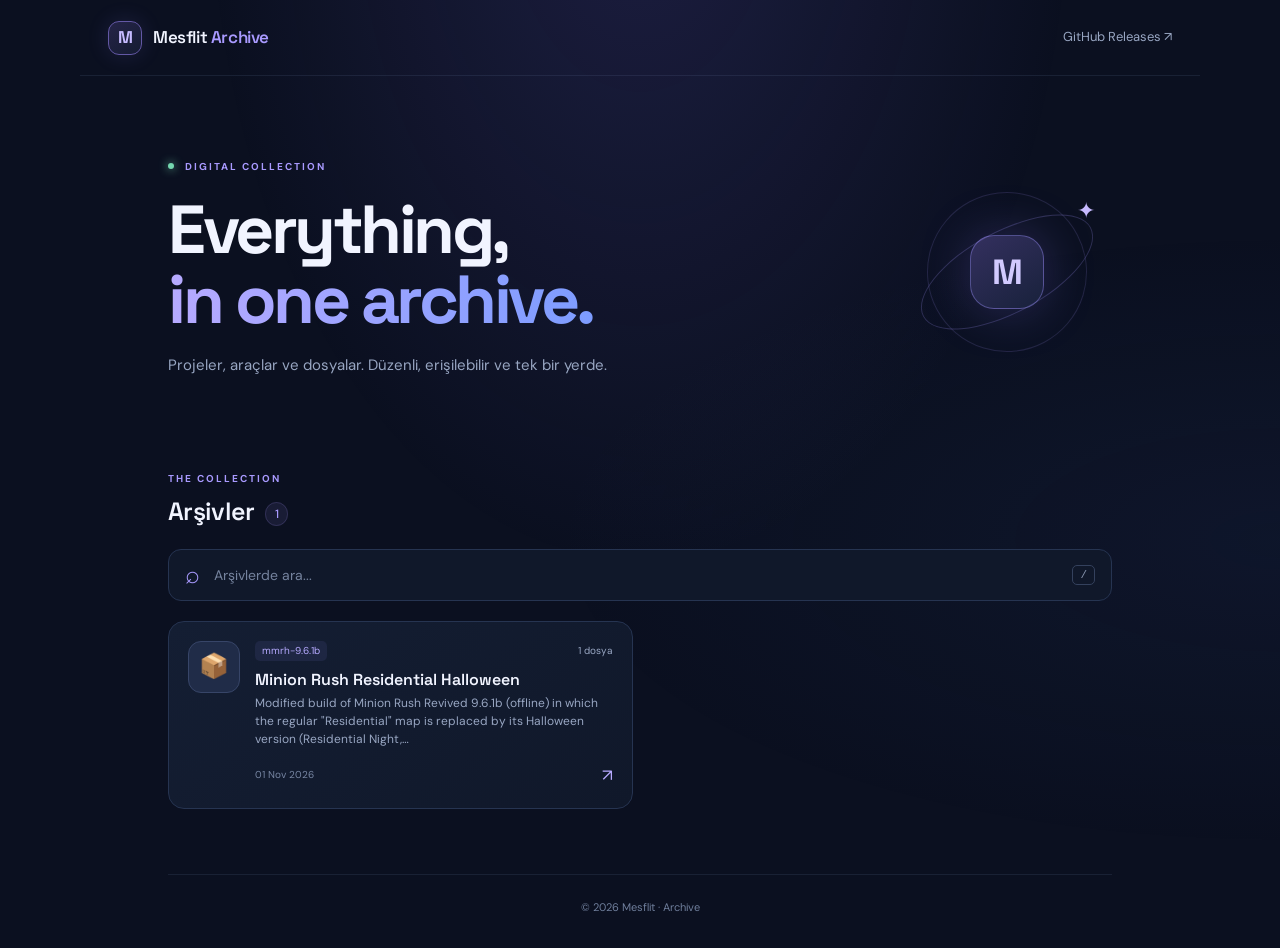
==== site/index.html @ c7015cb8 "Update Mesflit Archive" ====
<!doctype html>
<html lang="tr">
<head>
    <meta charset="utf-8">

    <meta
        name="viewport"
        content="width=device-width, initial-scale=1"
    >

    <meta name="theme-color" content="#0b1020">

    <meta
        name="description"
        content="Mesflit Archive — Dosyalar, araçlar ve projeler için dijital arşiv."
    >

    <title>Mesflit Archive</title>

    <link
        rel="stylesheet"
        href="assets/style.css"
    >
</head>

<body>
    <div class="ambient"></div>

    <header class="topbar">
        <a class="brand" href="./">
            <span class="brand-mark">M</span>

            <span>
                Mesflit <b>Archive</b>
            </span>
        </a>

        <a
            class="github-link"
            href="https://github.com/mesflit/archive/releases"
            target="_blank"
            rel="noopener noreferrer"
        >
            GitHub Releases ↗
        </a>
    </header>

    <main class="container">

        <section class="hero">
            <div class="hero-copy">
                <span class="eyebrow">
                    <span class="status-dot"></span>
                    DIGITAL COLLECTION
                </span>

                <h1>
                    Everything,<br>
                    <span>in one archive.</span>
                </h1>

                <p>
                    Projeler, araçlar ve dosyalar.
                    Düzenli, erişilebilir ve tek bir yerde.
                </p>
            </div>

            <div class="hero-orbit">
                <div class="orbit orbit-one"></div>
                <div class="orbit orbit-two"></div>
                <div class="orbit-core">M</div>
                <span class="orbit-star">✦</span>
            </div>
        </section>

        <section class="archive-section">
            <div class="section-heading">
                <div>
                    <span class="eyebrow">
                        THE COLLECTION
                    </span>

                    <h2>
                        Arşivler
                        <span class="count">1</span>
                    </h2>
                </div>
            </div>

            <label class="search-box">
                <span class="search-icon">⌕</span>

                <input
                    id="search"
                    type="search"
                    placeholder="Arşivlerde ara..."
                    autocomplete="off"
                >

                <kbd>/</kbd>
            </label>

            <div
                class="archive-grid"
                id="archive-grid"
            >
                
        <a
            class="archive-card"
            href="releases/mmrh-9.6.1b/"
        >
            <div class="card-icon">
                <span>📦</span>
            </div>

            <div class="card-content">

                <div class="card-topline">
                    <span class="tag">
                        mmrh-9.6.1b
                    </span>

                    <span class="file-count">
                        1 dosya
                    </span>
                </div>

                <h3>Minion Rush Residential Halloween</h3>

                <p>
                    Modified build of Minion Rush Revived 9.6.1b (offline) in which the regular &quot;Residential&quot; map is replaced by its Halloween version (Residential Night,…
                </p>

                <div class="card-bottom">
                    <span>
                        01 Nov 2026
                    </span>

                    <span class="card-arrow">↗</span>
                </div>

            </div>
        </a>
        
            </div>

            <p
                class="no-results"
                id="no-results"
                hidden
            >
                Aramanla eşleşen bir arşiv bulunamadı.
            </p>
        </section>

        <footer class="footer">
            © 2026
            Mesflit · Archive
        </footer>

    </main>

    <script src="assets/app.js"></script>
</body>
</html>
---- site/assets/style.css ----
@import url('https://fonts.googleapis.com/css2?family=DM+Sans:wght@400;500;600;700&family=Space+Grotesk:wght@400;500;600;700&display=swap');

:root{color-scheme:dark;--bg:#0b1020;--panel:#111a2e;--panel2:#151f36;--line:#263451;--text:#f1f4ff;--muted:#98a6c2;--accent:#a99aff;--accent2:#7b8cff}
*{box-sizing:border-box}
html{min-height:100%;scroll-behavior:smooth}
body{margin:0;min-height:100vh;background:var(--bg);color:var(--text);font-family:'DM Sans',sans-serif;line-height:1.6}
a{color:inherit;text-decoration:none}
.ambient{position:fixed;inset:0;pointer-events:none;z-index:-1;background:radial-gradient(ellipse at 50% -15%,rgba(104,91,205,.19),transparent 48%),radial-gradient(ellipse at 100% 60%,rgba(45,75,140,.10),transparent 40%)}
.topbar{height:76px;max-width:1120px;margin:auto;padding:0 28px;display:flex;align-items:center;justify-content:space-between;border-bottom:1px solid rgba(135,153,195,.12)}
.brand{display:flex;align-items:center;gap:11px;font-family:'Space Grotesk',sans-serif;font-size:17px;font-weight:600;letter-spacing:-.4px}
.brand b{color:#a99aff;font-weight:600}
.brand-mark{width:34px;height:34px;display:grid;place-items:center;border:1px solid #6358a5;border-radius:11px;color:#c6bbff;background:linear-gradient(145deg,#252448,#151c32);box-shadow:0 0 22px #8b7cff24;font-weight:700}
.github-link,.back-link{font-size:13px;color:var(--muted);transition:.2s}
.github-link:hover,.back-link:hover{color:white}
.container{max-width:1000px;margin:0 auto;padding:0 28px}
.hero{min-height:330px;padding:76px 0 62px;display:flex;align-items:center;justify-content:space-between;gap:30px}
.eyebrow{font-size:10px;letter-spacing:2px;font-weight:700;color:#a99aff}
.status-dot{display:inline-block;width:6px;height:6px;border-radius:50%;background:#75d8b0;margin:0 7px 1px 0;box-shadow:0 0 10px #75d8b0}
.hero h1{font-family:'Space Grotesk',sans-serif;font-size:clamp(43px,7vw,68px);line-height:1.04;letter-spacing:-3.5px;margin:17px 0}
.hero h1 span{background:linear-gradient(90deg,#b7aaff,#7d9cff);-webkit-background-clip:text;background-clip:text;color:transparent}
.hero-copy>p{max-width:440px;color:var(--muted);font-size:15px}
.hero-orbit{width:210px;height:210px;position:relative;flex:none;display:grid;place-items:center}
.orbit{position:absolute;border:1px solid #8f83e044;border-radius:50%;transform:rotate(-28deg)}
.orbit-one{width:190px;height:82px}.orbit-two{width:160px;height:160px;border-color:#8f83e02c}
.orbit-core{width:74px;height:74px;border-radius:24px;display:grid;place-items:center;font:700 35px 'Space Grotesk';color:#d2caff;background:linear-gradient(145deg,#34305f,#18213b);border:1px solid #9e91ff66;box-shadow:0 0 50px #8b7cff40}
.orbit-star{position:absolute;right:17px;top:26px;color:#c7baff;font-size:22px}
.archive-section{padding:10px 0 65px}
.section-heading{display:flex;align-items:end;justify-content:space-between;margin-bottom:22px}
.section-heading h2{font:600 25px 'Space Grotesk';letter-spacing:-.7px;margin:5px 0 0}
.count{font:500 12px 'DM Sans';color:#a99aff;background:#a99aff18;border:1px solid #a99aff2a;border-radius:20px;padding:3px 9px;vertical-align:middle;margin-left:5px}
.search-box{height:52px;border:1px solid var(--line);background:#10182a;border-radius:13px;display:flex;align-items:center;gap:12px;padding:0 16px;margin-bottom:20px;transition:.2s}
.search-box:focus-within{border-color:#8e80df;box-shadow:0 0 0 3px #8b7cff18}
.search-icon{font-size:25px;color:#a99aff;line-height:1}
.search-box input{width:100%;border:0;outline:0;background:transparent;color:var(--text);font:14px 'DM Sans'}
.search-box input::placeholder{color:#75839e}
.search-box kbd{font:11px monospace;color:#8996b0;border:1px solid #34415d;border-radius:5px;padding:3px 7px}
.archive-grid{display:grid;grid-template-columns:repeat(2,minmax(0,1fr));gap:14px}
.archive-card{min-width:0;display:flex;gap:15px;padding:19px;border:1px solid var(--line);border-radius:16px;background:linear-gradient(145deg,#141e33,#10182a);transition:transform .2s,border-color .2s,background .2s}
.archive-card:hover{transform:translateY(-3px);border-color:#6e65b2;background:#18223a}
.card-icon{width:52px;height:52px;flex:none;border:1px solid #374568;background:#202c48;border-radius:13px;display:grid;place-items:center;overflow:hidden;color:#c4baff;font-size:24px}
.card-icon img{width:100%;height:100%;object-fit:cover}
.card-content{min-width:0;flex:1}
.card-topline{display:flex;justify-content:space-between;gap:8px;align-items:center}
.tag,.file-count{font-size:10px;color:#9aa8c4}
.tag{color:#b6aaff;background:#9b8bff16;border-radius:5px;padding:2px 7px;max-width:65%;overflow:hidden;text-overflow:ellipsis;white-space:nowrap}
.card-content h3{font:600 16px 'Space Grotesk';margin:8px 0 4px;overflow-wrap:anywhere}
.card-content p{font-size:12px;color:var(--muted);margin:0;line-height:1.5;overflow-wrap:anywhere}
.card-bottom{display:flex;justify-content:space-between;align-items:center;margin-top:14px;font-size:10px;color:#7887a4}
.card-arrow{color:#b8aaff;font-size:17px}
.empty-state{text-align:center;grid-column:1/-1;padding:55px 15px;border:1px dashed #34415d;border-radius:16px;color:var(--muted)}
.empty-icon{font-size:34px}.empty-state h3{color:var(--text);margin:10px 0 2px}.empty-state p{font-size:13px;margin:0}
.no-results{text-align:center;color:var(--muted);font-size:13px;padding:25px}
.footer{padding:24px 0 32px;border-top:1px solid rgba(135,153,195,.12);text-align:center;color:#6f7e9b;font-size:11px}
.footer a{color:#a99aff}
.detail-container{max-width:850px}
.breadcrumbs{display:flex;gap:10px;color:#7d8ba7;font-size:12px;margin:34px 0 18px}
.breadcrumbs a{color:#b6aaff}
.detail-hero{display:flex;align-items:center;gap:22px;padding:27px;border:1px solid var(--line);border-radius:18px;background:linear-gradient(140deg,#17223b,#111a2e)}
.release-icon{width:78px;height:78px;flex:none;object-fit:cover;border-radius:17px;border:1px solid #49547a;background:#202c48}
.icon-placeholder{display:grid;place-items:center;font-size:32px}
.detail-heading{min-width:0}
.detail-heading h1{font:600 clamp(24px,5vw,36px)/1.15 'Space Grotesk';letter-spacing:-1px;margin:7px 0 9px;overflow-wrap:anywhere}
.meta{display:flex;gap:9px;flex-wrap:wrap;color:var(--muted);font-size:12px}
.content-section{margin:35px 0}
.description{white-space:pre-wrap;overflow-wrap:anywhere;color:#c0cbe0;font-size:14px;line-height:1.8;padding:20px;border:1px solid var(--line);border-radius:14px;background:#111a2e}
.asset-list{display:grid;gap:10px}
.asset{display:flex;align-items:center;gap:14px;padding:15px 17px;border:1px solid var(--line);border-radius:12px;background:#111a2e;transition:.2s}
.asset:hover{border-color:#8b7cff88;background:#17223a}
.asset-symbol{width:34px;height:34px;border-radius:10px;background:#9b8bff18;color:#b7aaff;display:grid;place-items:center;font-size:20px}
.asset-info{flex:1;min-width:0;display:grid;gap:2px}
.asset-info strong{font-size:13px;overflow-wrap:anywhere}
.asset-info small{font-size:11px;color:var(--muted)}
.asset-download{font-size:12px;color:#b9adff}
.muted{color:var(--muted);font-size:13px}
@media(max-width:650px){.topbar{height:65px;padding:0 18px}.container{padding:0 18px}.hero{min-height:260px;padding:55px 0 42px}.hero h1{font-size:48px;letter-spacing:-2.5px}.hero-orbit{width:105px;height:140px;transform:scale(.68);margin-right:-20px}.archive-grid{grid-template-columns:1fr}.archive-card{padding:16px}.detail-hero{padding:19px;gap:15px}.release-icon{width:62px;height:62px}.breadcrumbs{margin-top:25px}}
@media(max-width:390px){.hero-orbit{display:none}.hero h1{font-size:43px}.github-link{font-size:11px}.brand{font-size:15px}}


/* Markdown description */

.markdown-content {
    line-height: 1.8;
    overflow-wrap: anywhere;
}

.markdown-content > :first-child {
    margin-top: 0;
}

.markdown-content > :last-child {
    margin-bottom: 0;
}

.markdown-content h1,
.markdown-content h2,
.markdown-content h3,
.markdown-content h4 {
    color: #eef2ff;
    line-height: 1.3;
    margin: 1.5em 0 0.7em;
}

.markdown-content h1 {
    font-size: 1.8rem;
}

.markdown-content h2 {
    font-size: 1.5rem;
}

.markdown-content h3 {
    font-size: 1.2rem;
}

.markdown-content p {
    margin: 0.9em 0;
    color: #cbd5e1;
}

.markdown-content a {
    color: #a99aff;
    text-decoration: none;
}

.markdown-content a:hover {
    text-decoration: underline;
}

.markdown-content ul,
.markdown-content ol {
    padding-left: 1.6rem;
    margin: 1rem 0;
}

.markdown-content li {
    margin: 0.35rem 0;
    color: #cbd5e1;
}

.markdown-content blockquote {
    border-left: 3px solid #8b7cff;
    margin: 1.2rem 0;
    padding: 0.5rem 1rem;
    background: rgba(139, 124, 255, 0.08);
    border-radius: 0 8px 8px 0;
    color: #cbd5e1;
}

.markdown-content code {
    background: #111a2e;
    color: #b9adff;
    padding: 0.2rem 0.4rem;
    border-radius: 5px;
    font-family: monospace;
}

.markdown-content pre {
    background: #080d19;
    border: 1px solid #273452;
    border-radius: 10px;
    padding: 1rem;
    overflow-x: auto;
}

.markdown-content pre code {
    padding: 0;
    background: transparent;
    color: #dbe4ff;
}

.markdown-content table {
    display: block;
    width: 100%;
    overflow-x: auto;
    border-collapse: collapse;
    margin: 1rem 0;
}

.markdown-content th,
.markdown-content td {
    border: 1px solid #273452;
    padding: 0.65rem 0.85rem;
    text-align: left;
}

.markdown-content th {
    background: #111a2e;
    color: #eef2ff;
}

.markdown-content td {
    color: #cbd5e1;
}

.markdown-content hr {
    border: 0;
    border-top: 1px solid #273452;
    margin: 1.5rem 0;
}

.markdown-content img {
    max-width: 100%;
    height: auto;
    border-radius: 10px;
}
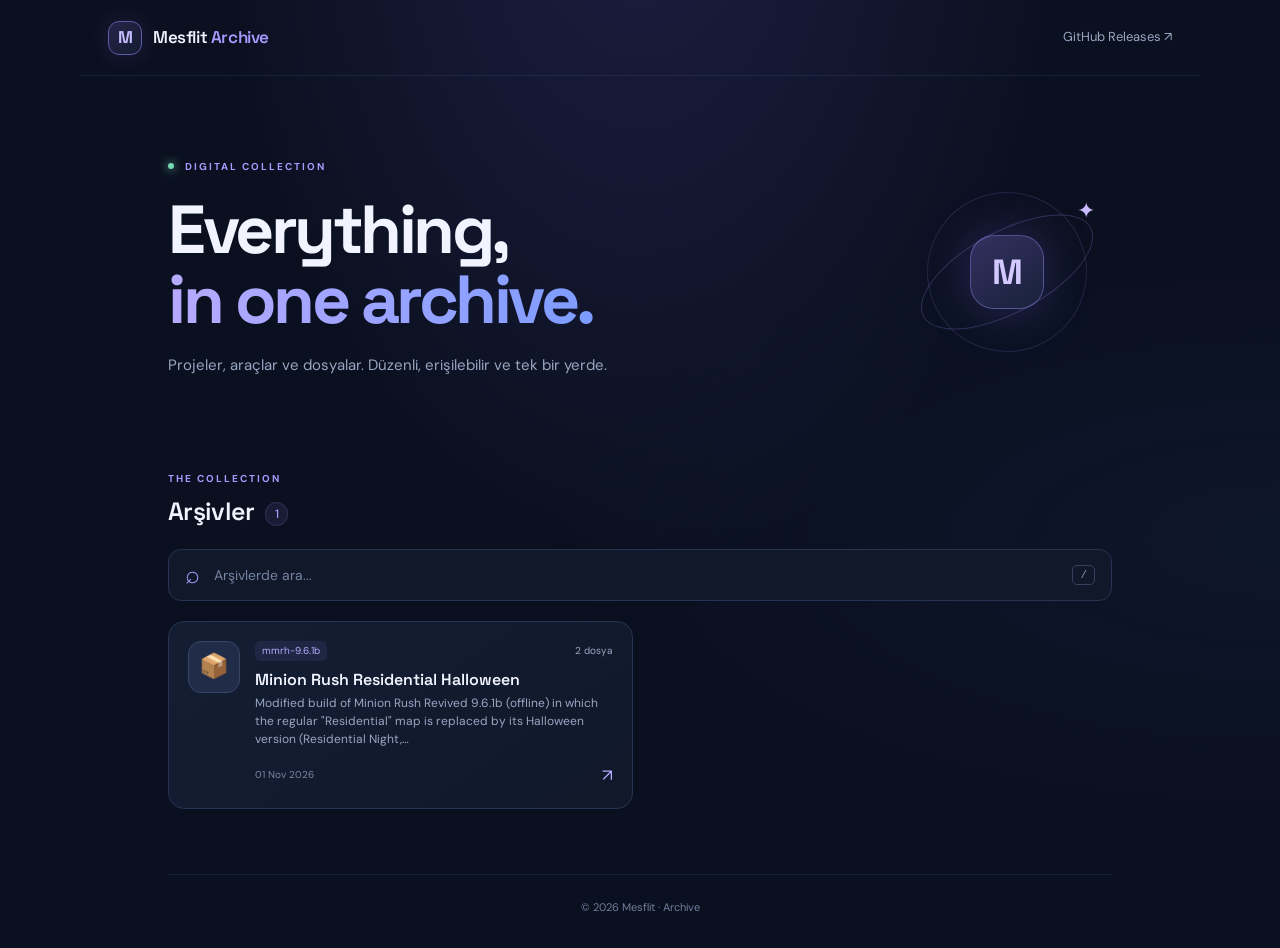
==== commit 339b4696: "Update Mesflit Archive" ====
--- a/site/index.html
+++ b/site/index.html
@@ -110,7 +110,14 @@
             href="releases/mmrh-9.6.1b/"
         >
             <div class="card-icon">
-                <span>📦</span>
+                
+            <img
+                src="https://github.com/mesflit/archive/releases/download/mmrh-9.6.1b/icon.png"
+                alt=""
+                loading="lazy"
+                onerror="this.outerHTML='&lt;span&gt;📦&lt;/span&gt;'"
+            >
+            
             </div>
 
             <div class="card-content">
@@ -121,7 +128,7 @@
                     </span>
 
                     <span class="file-count">
-                        1 dosya
+                        2 dosya
                     </span>
                 </div>
 
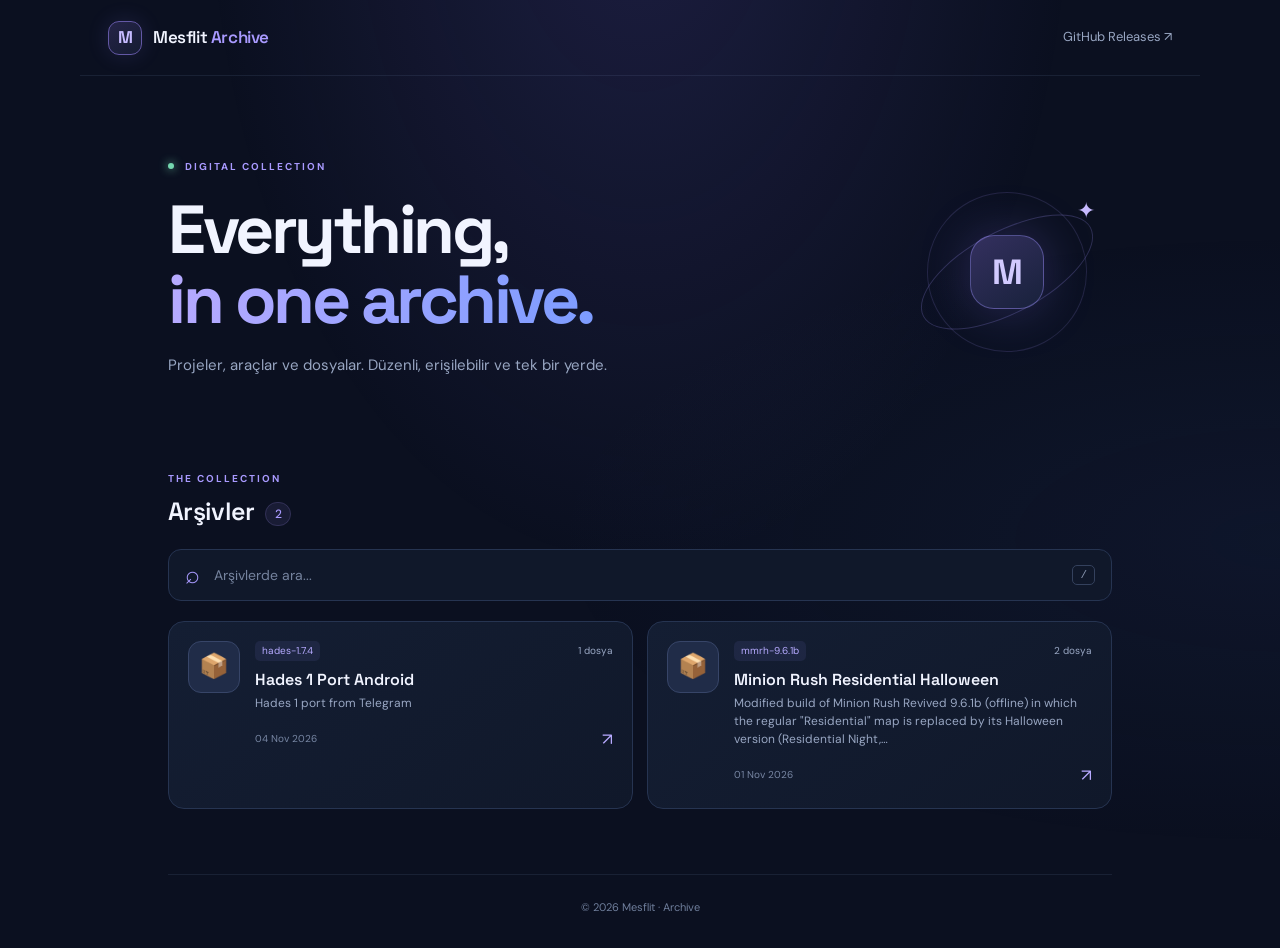
==== commit f5720f34: "Update Mesflit Archive" ====
--- a/site/index.html
+++ b/site/index.html
@@ -82,7 +82,7 @@
 
                     <h2>
                         Arşivler
-                        <span class="count">1</span>
+                        <span class="count">2</span>
                     </h2>
                 </div>
             </div>
@@ -105,6 +105,43 @@
                 id="archive-grid"
             >
                 
+        <a
+            class="archive-card"
+            href="releases/hades-1.7.4/"
+        >
+            <div class="card-icon">
+                <span>📦</span>
+            </div>
+
+            <div class="card-content">
+
+                <div class="card-topline">
+                    <span class="tag">
+                        hades-1.7.4
+                    </span>
+
+                    <span class="file-count">
+                        1 dosya
+                    </span>
+                </div>
+
+                <h3>Hades 1 Port Android</h3>
+
+                <p>
+                    Hades 1 port from Telegram
+                </p>
+
+                <div class="card-bottom">
+                    <span>
+                        04 Nov 2026
+                    </span>
+
+                    <span class="card-arrow">↗</span>
+                </div>
+
+            </div>
+        </a>
+        
         <a
             class="archive-card"
             href="releases/mmrh-9.6.1b/"
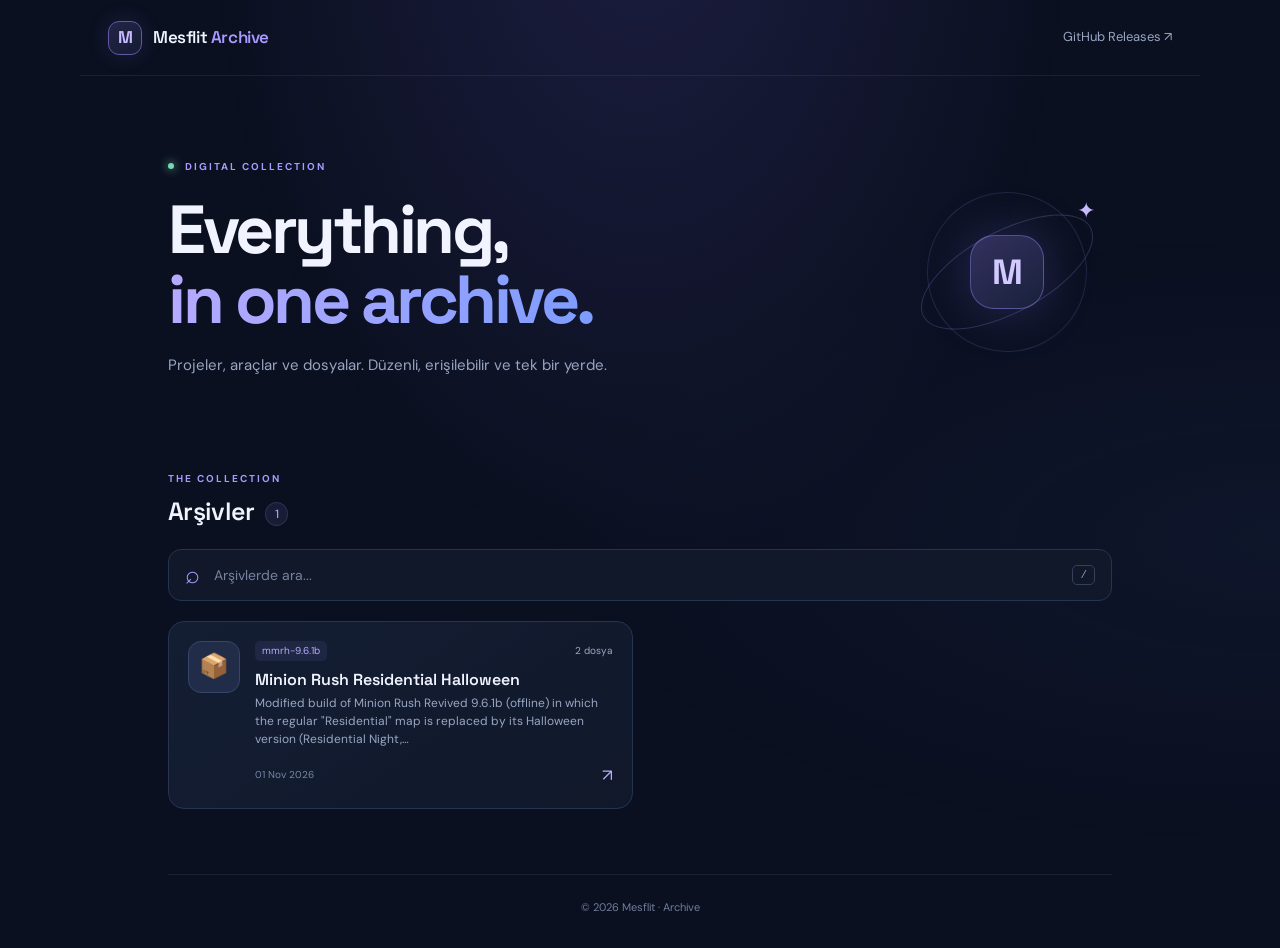
==== commit 729dd132: "Update Mesflit Archive" ====
--- a/site/index.html
+++ b/site/index.html
@@ -82,7 +82,7 @@
 
                     <h2>
                         Arşivler
-                        <span class="count">2</span>
+                        <span class="count">1</span>
                     </h2>
                 </div>
             </div>
@@ -105,43 +105,6 @@
                 id="archive-grid"
             >
                 
-        <a
-            class="archive-card"
-            href="releases/hades-1.7.4/"
-        >
-            <div class="card-icon">
-                <span>📦</span>
-            </div>
-
-            <div class="card-content">
-
-                <div class="card-topline">
-                    <span class="tag">
-                        hades-1.7.4
-                    </span>
-
-                    <span class="file-count">
-                        1 dosya
-                    </span>
-                </div>
-
-                <h3>Hades 1 Port Android</h3>
-
-                <p>
-                    Hades 1 port from Telegram
-                </p>
-
-                <div class="card-bottom">
-                    <span>
-                        04 Nov 2026
-                    </span>
-
-                    <span class="card-arrow">↗</span>
-                </div>
-
-            </div>
-        </a>
-        
         <a
             class="archive-card"
             href="releases/mmrh-9.6.1b/"
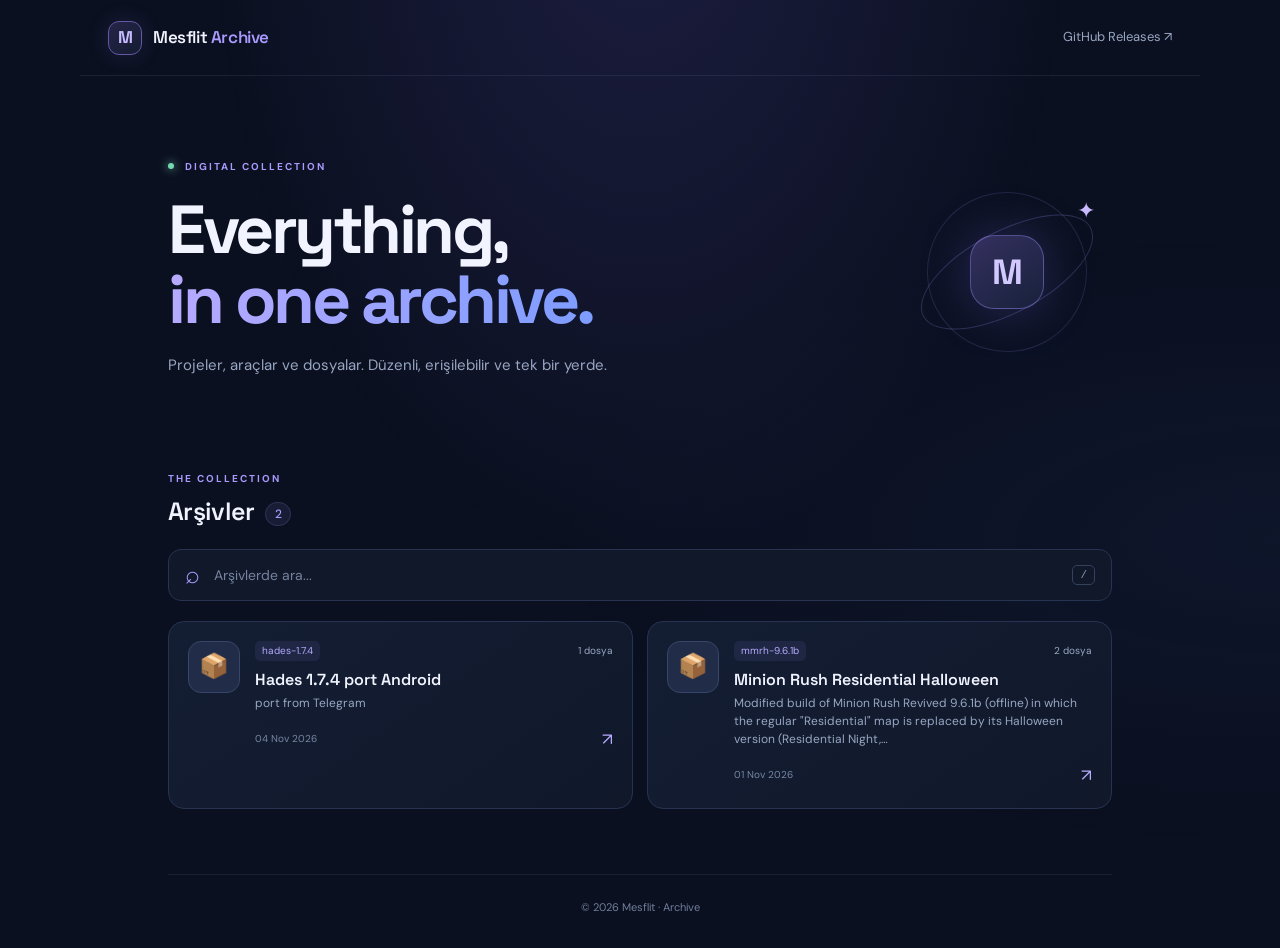
==== commit 8cc752f3: "Update Mesflit Archive" ====
--- a/site/index.html
+++ b/site/index.html
@@ -82,7 +82,7 @@
 
                     <h2>
                         Arşivler
-                        <span class="count">1</span>
+                        <span class="count">2</span>
                     </h2>
                 </div>
             </div>
@@ -105,6 +105,50 @@
                 id="archive-grid"
             >
                 
+        <a
+            class="archive-card"
+            href="releases/hades-1.7.4/"
+        >
+            <div class="card-icon">
+                
+            <img
+                src="https://github.com/mesflit/archive/releases/download/hades-1.7.4/icon.png"
+                alt=""
+                loading="lazy"
+                onerror="this.outerHTML='&lt;span&gt;📦&lt;/span&gt;'"
+            >
+            
+            </div>
+
+            <div class="card-content">
+
+                <div class="card-topline">
+                    <span class="tag">
+                        hades-1.7.4
+                    </span>
+
+                    <span class="file-count">
+                        1 dosya
+                    </span>
+                </div>
+
+                <h3>Hades 1.7.4 port Android</h3>
+
+                <p>
+                    port from Telegram
+                </p>
+
+                <div class="card-bottom">
+                    <span>
+                        04 Nov 2026
+                    </span>
+
+                    <span class="card-arrow">↗</span>
+                </div>
+
+            </div>
+        </a>
+        
         <a
             class="archive-card"
             href="releases/mmrh-9.6.1b/"
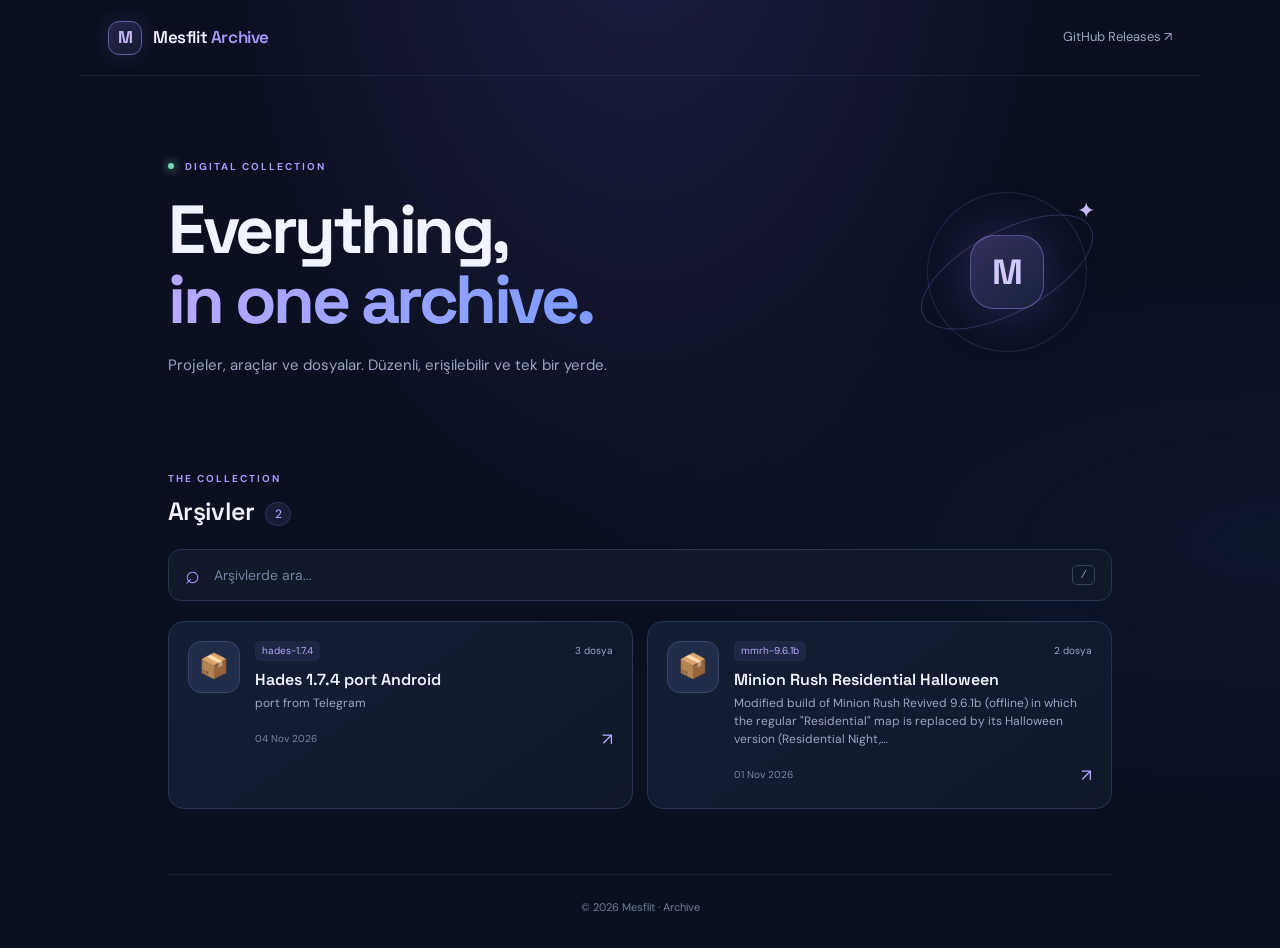
==== commit e3fd3edd: "Update Mesflit Archive" ====
--- a/site/index.html
+++ b/site/index.html
@@ -128,7 +128,7 @@
                     </span>
 
                     <span class="file-count">
-                        1 dosya
+                        3 dosya
                     </span>
                 </div>
 
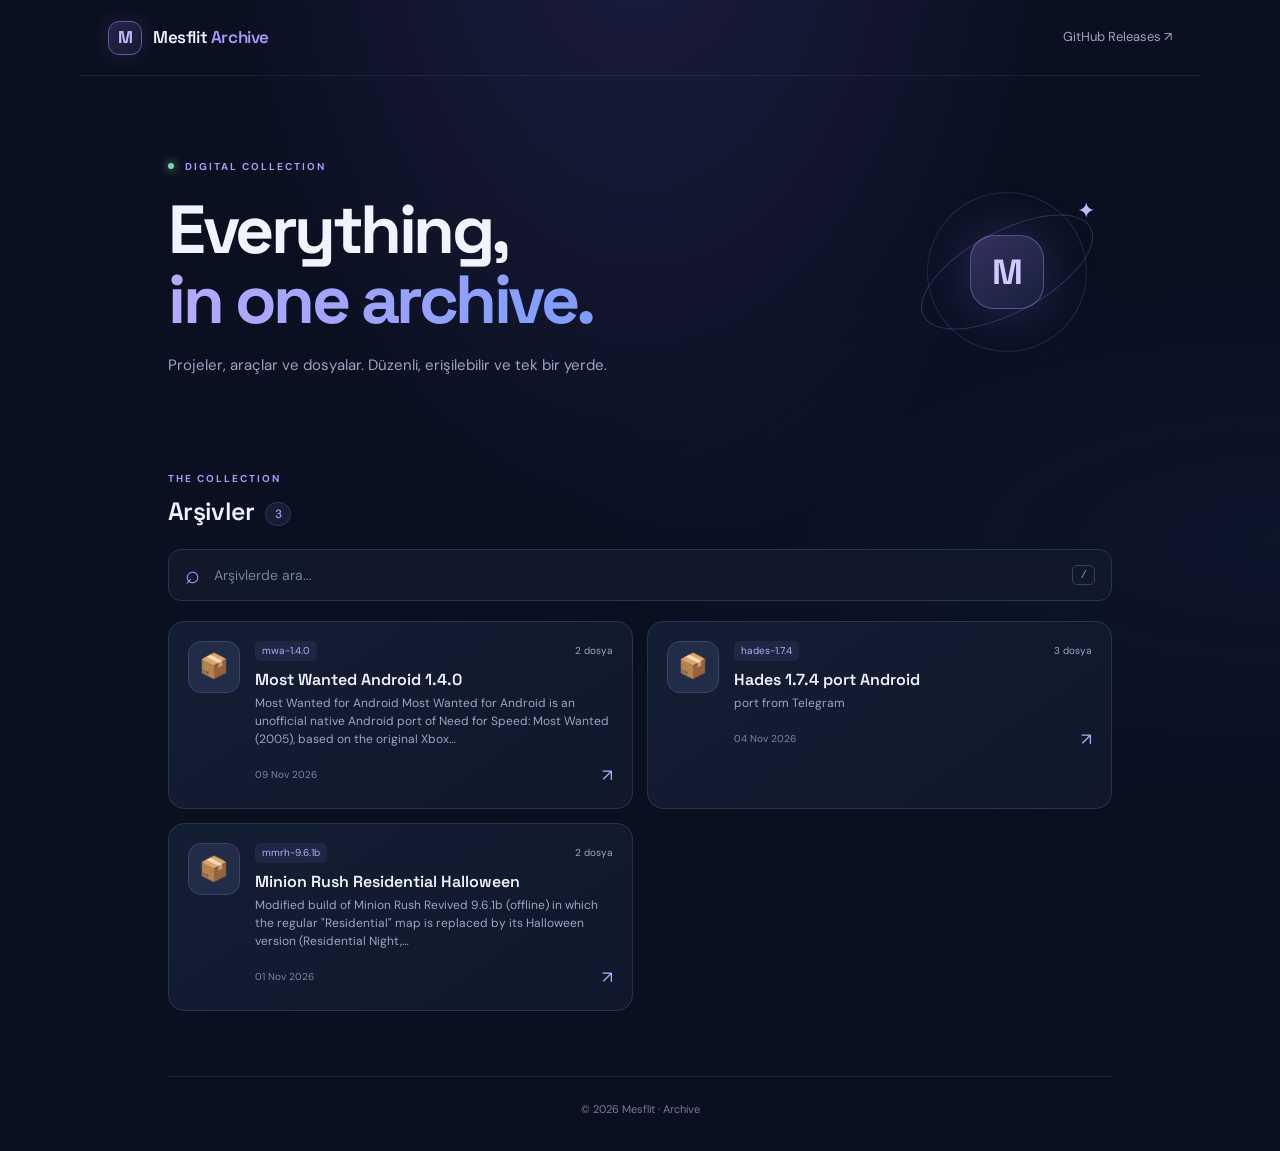
==== commit 0f26a3df: "Update Mesflit Archive" ====
--- a/site/index.html
+++ b/site/index.html
@@ -82,7 +82,7 @@
 
                     <h2>
                         Arşivler
-                        <span class="count">2</span>
+                        <span class="count">3</span>
                     </h2>
                 </div>
             </div>
@@ -105,6 +105,43 @@
                 id="archive-grid"
             >
                 
+        <a
+            class="archive-card"
+            href="releases/mwa-1.4.0/"
+        >
+            <div class="card-icon">
+                <span>📦</span>
+            </div>
+
+            <div class="card-content">
+
+                <div class="card-topline">
+                    <span class="tag">
+                        mwa-1.4.0
+                    </span>
+
+                    <span class="file-count">
+                        2 dosya
+                    </span>
+                </div>
+
+                <h3>Most Wanted Android 1.4.0</h3>
+
+                <p>
+                    Most Wanted for Android Most Wanted for Android is an unofficial native Android port of Need for Speed: Most Wanted (2005), based on the original Xbox…
+                </p>
+
+                <div class="card-bottom">
+                    <span>
+                        09 Nov 2026
+                    </span>
+
+                    <span class="card-arrow">↗</span>
+                </div>
+
+            </div>
+        </a>
+        
         <a
             class="archive-card"
             href="releases/hades-1.7.4/"
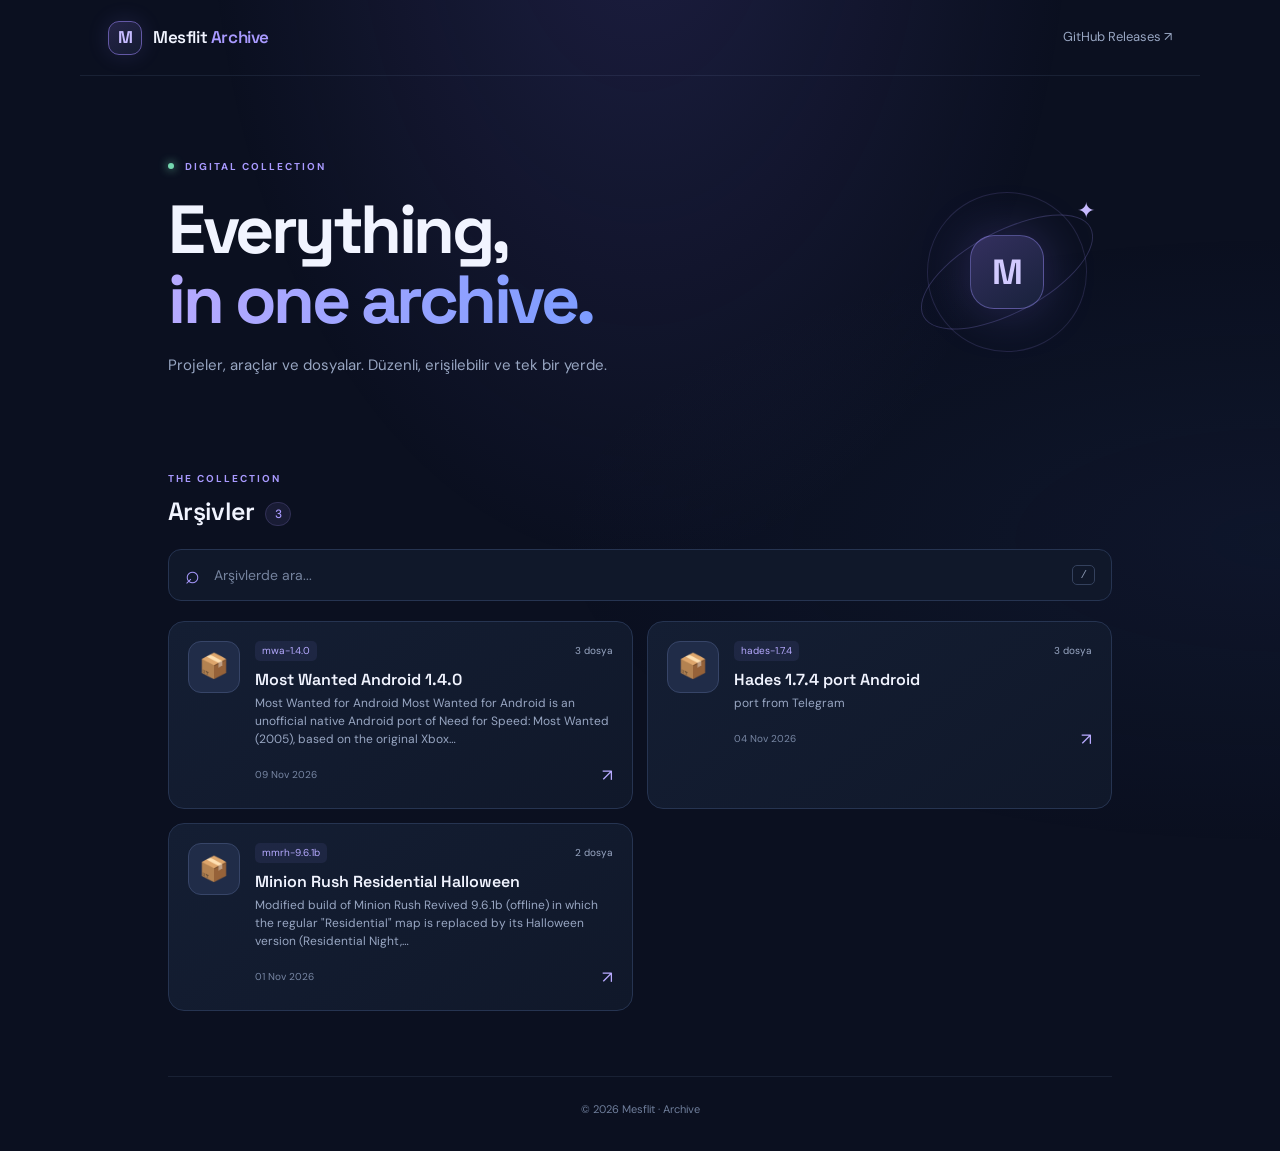
==== commit e442c3da: "Update Mesflit Archive" ====
--- a/site/index.html
+++ b/site/index.html
@@ -110,7 +110,14 @@
             href="releases/mwa-1.4.0/"
         >
             <div class="card-icon">
-                <span>📦</span>
+                
+            <img
+                src="https://github.com/mesflit/archive/releases/download/mwa-1.4.0/icon.png"
+                alt=""
+                loading="lazy"
+                onerror="this.outerHTML='&lt;span&gt;📦&lt;/span&gt;'"
+            >
+            
             </div>
 
             <div class="card-content">
@@ -121,7 +128,7 @@
                     </span>
 
                     <span class="file-count">
-                        2 dosya
+                        3 dosya
                     </span>
                 </div>
 
